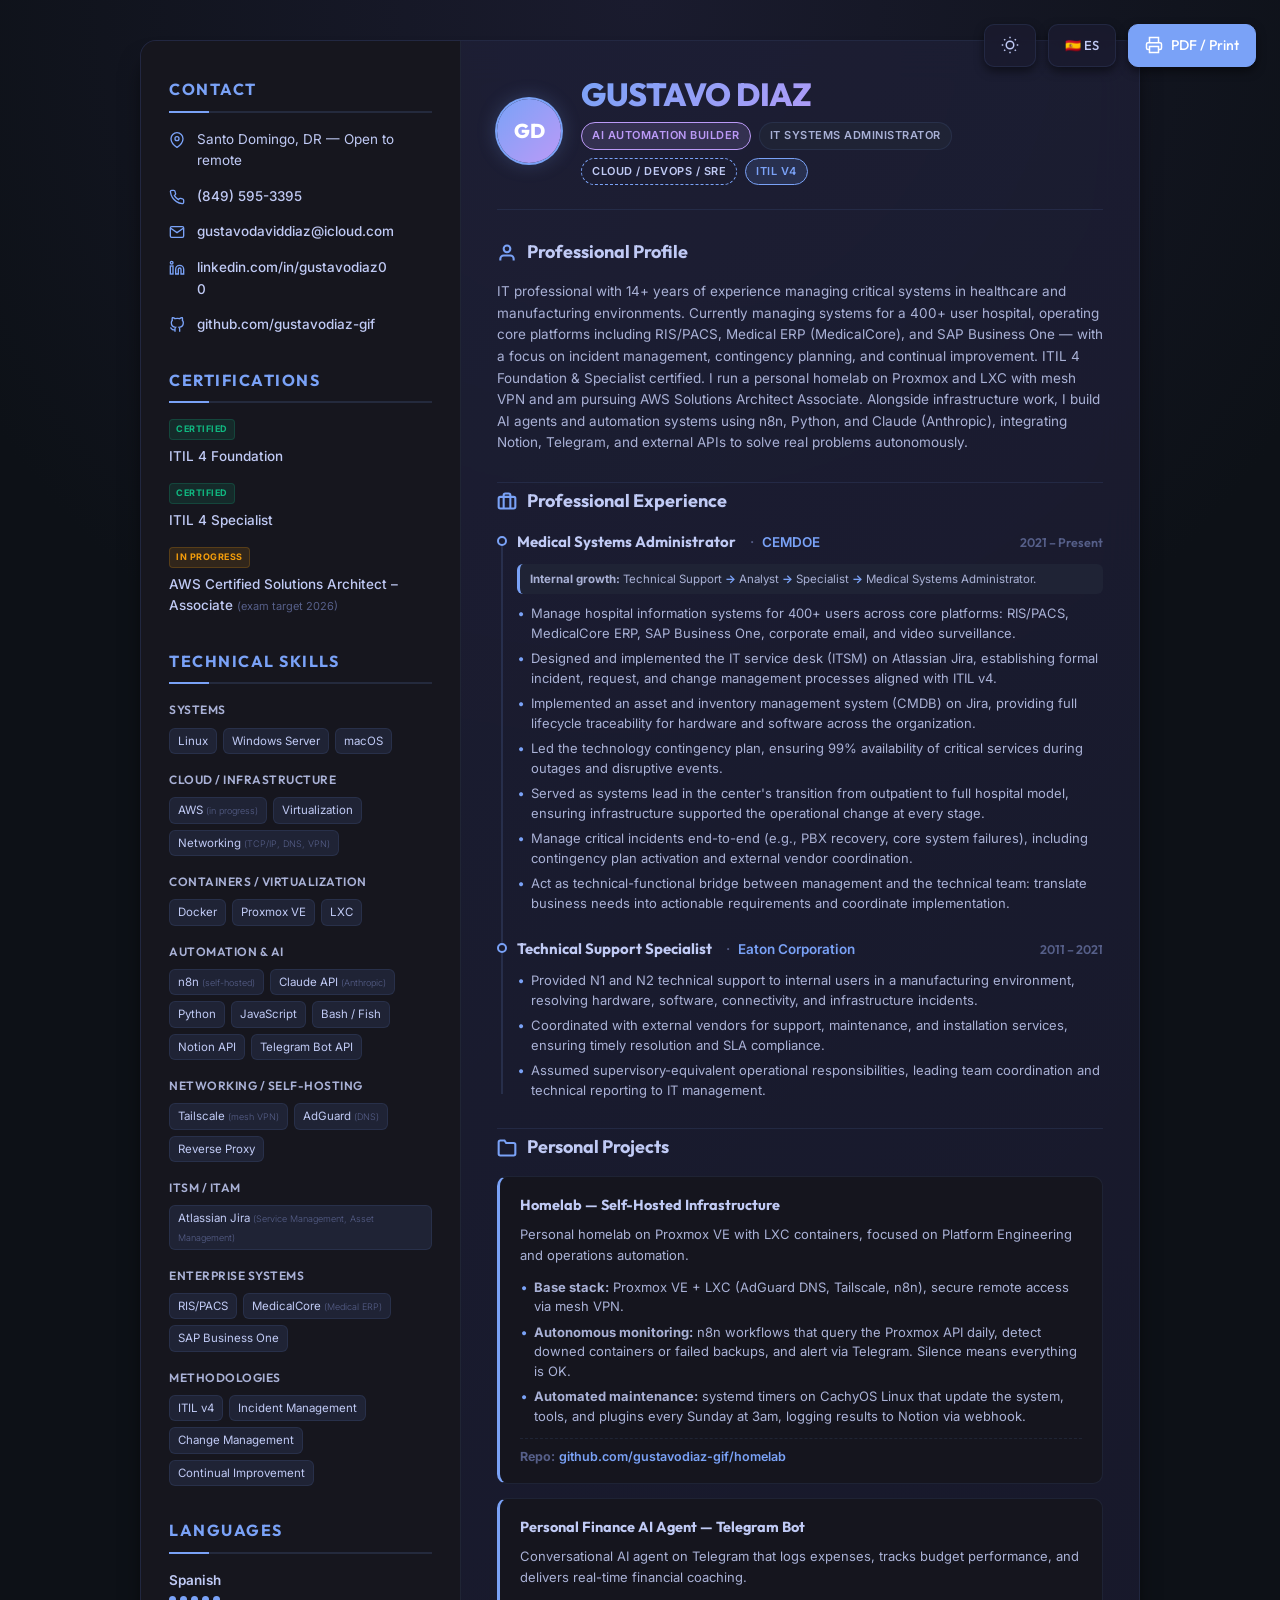
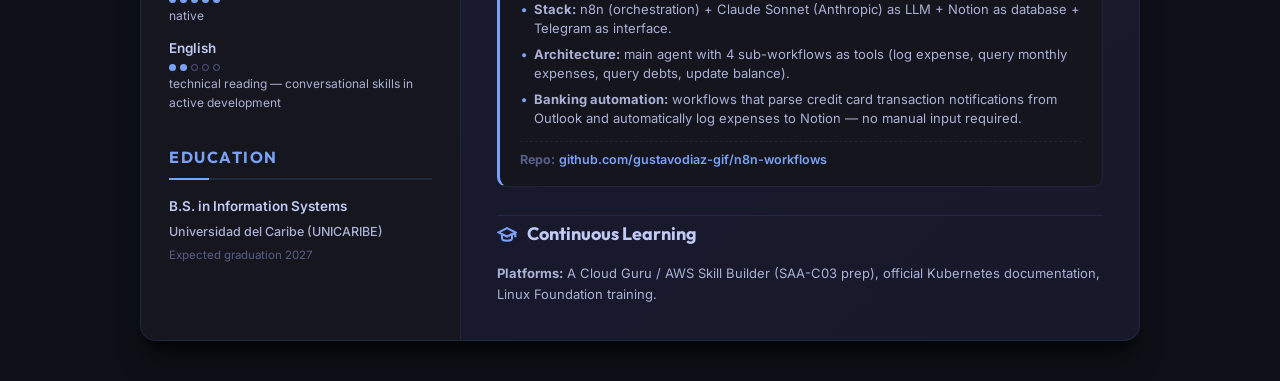
==== en.html @ aab16d56 "Add English CV version and remove transition language - Create en.html: full English translation of " ====
<!DOCTYPE html>
<html lang="en">
<head>
    <meta charset="UTF-8">
    <meta name="viewport" content="width=device-width, initial-scale=1.0">
    <title>Gustavo Diaz - IT Systems Administrator | AI Automation Builder | Cloud & DevOps</title>
    <meta name="description" content="Gustavo Diaz — IT Systems Administrator with 14+ years of experience. AI Automation Builder with n8n and Claude. ITIL 4 certified. Santo Domingo, DR. Open to remote opportunities.">

    <!-- Open Graph / LinkedIn Metadata -->
    <meta property="og:title" content="Gustavo Diaz — IT Systems Administrator | AI Automation Builder">
    <meta property="og:description" content="14+ years managing critical systems in healthcare and manufacturing. Builds AI agents with n8n and Claude. ITIL 4 Foundation & Specialist. Open to remote roles.">
    <meta property="og:type" content="website">
    <meta property="og:url" content="https://gustavodiaz-gif.github.io/cv/en.html">

    <!-- JSON-LD Structured Data -->
    <script type="application/ld+json">
    {
      "@context": "https://schema.org",
      "@type": "Person",
      "name": "Gustavo David Diaz Maldonado",
      "jobTitle": "IT Systems Administrator",
      "alumniOf": {
        "@type": "EducationalOrganization",
        "name": "Universidad del Caribe (UNICARIBE)"
      },
      "address": {
        "@type": "PostalAddress",
        "addressLocality": "Santo Domingo",
        "addressCountry": "RD"
      },
      "url": "https://gustavodiaz-gif.github.io/cv/en.html",
      "sameAs": [
        "https://www.linkedin.com/in/gustavodiaz00",
        "https://github.com/gustavodiaz-gif"
      ]
    }
    </script>

    <link rel="icon" type="image/svg+xml" href="data:image/svg+xml,<svg xmlns='http://www.w3.org/2000/svg' viewBox='0 0 24 24' fill='%233b82f6'><path d='M19.35 10.04C18.67 6.59 15.64 4 12 4 9.11 4 6.6 5.64 5.35 8.04 2.34 8.36 0 10.91 0 14c0 3.31 2.69 6 6 6h13c2.76 0 5-2.24 5-5 0-2.64-2.05-4.78-4.65-4.96zM19 18H6c-2.21 0-4-1.79-4-4 0-2.05 1.53-3.76 3.56-3.97l1.07-.11.5-.95C8.08 7.14 9.94 6 12 6c2.62 0 4.88 1.86 5.39 4.43l.3 1.5 1.53.11c1.56.1 2.78 1.41 2.78 2.96 0 1.65-1.35 3-3 3z'/></svg>">

    <link rel="preconnect" href="https://fonts.googleapis.com">
    <link rel="preconnect" href="https://fonts.gstatic.com" crossorigin>
    <link href="https://fonts.googleapis.com/css2?family=Inter:wght@300;400;500;600;700&family=Outfit:wght@400;500;600;700;800&display=swap" rel="stylesheet">
    <link rel="stylesheet" href="style.css">
</head>
<body class="dark-theme">

    <!-- Floating Toolbar -->
    <div class="web-controls" id="webControls">
        <button id="themeToggle" class="control-btn" title="Toggle Theme" aria-label="Toggle Theme">
            <svg aria-hidden="true" class="icon sun-icon" viewBox="0 0 24 24" fill="none" stroke="currentColor" stroke-width="2">
                <circle cx="12" cy="12" r="5"></circle>
                <line x1="12" y1="1" x2="12" y2="3"></line>
                <line x1="12" y1="21" x2="12" y2="23"></line>
                <line x1="4.22" y1="4.22" x2="5.64" y2="5.64"></line>
                <line x1="18.36" y1="18.36" x2="19.78" y2="19.78"></line>
                <line x1="1" y1="12" x2="3" y2="12"></line>
                <line x1="21" y1="12" x2="23" y2="12"></line>
                <line x1="4.22" y1="19.78" x2="5.64" y2="18.36"></line>
                <line x1="18.36" y1="5.64" x2="19.78" y2="4.22"></line>
            </svg>
            <svg aria-hidden="true" class="icon moon-icon" viewBox="0 0 24 24" fill="none" stroke="currentColor" stroke-width="2">
                <path d="M21 12.79A9 9 0 1 1 11.21 3 7 7 0 0 0 21 12.79z"></path>
            </svg>
        </button>
        <a href="index.html" class="control-btn" title="Ver en Español" aria-label="Ver en Español" style="text-decoration:none;display:flex;align-items:center;gap:6px;font-size:13px;font-weight:500;">
            🇪🇸 ES
        </a>
        <button id="printBtn" class="control-btn primary-btn" title="Save PDF / Print" aria-label="Save PDF / Print">
            <svg aria-hidden="true" class="icon" viewBox="0 0 24 24" fill="none" stroke="currentColor" stroke-width="2">
                <polyline points="6 9 6 2 18 2 18 9"></polyline>
                <path d="M6 18H4a2 2 0 0 1-2-2v-5a2 2 0 0 1 2-2h16a2 2 0 0 1 2 2v5a2 2 0 0 1-2 2h-2"></path>
                <rect x="6" y="14" width="12" height="8"></rect>
            </svg>
            <span>PDF / Print</span>
            <span class="btn-tooltip">Set destination to 'Save as PDF'</span>
        </button>
    </div>

    <!-- Main CV Wrapper -->
    <div class="cv-wrapper" id="cvWrapper">
        <div class="cv-container">

            <!-- Left Sidebar -->
            <aside class="cv-sidebar">

                <!-- Contact Section -->
                <section class="sidebar-section contact-info-section">
                    <h2 class="sidebar-title">Contact</h2>
                    <ul class="contact-list">
                        <li>
                            <svg aria-hidden="true" class="contact-icon" viewBox="0 0 24 24" fill="none" stroke="currentColor" stroke-width="2">
                                <path d="M21 10c0 7-9 13-9 13s-9-6-9-13a9 9 0 0 1 18 0z"></path>
                                <circle cx="12" cy="10" r="3"></circle>
                            </svg>
                            <span>Santo Domingo, DR — Open to remote</span>
                        </li>
                        <li class="contact-item">
                            <svg aria-hidden="true" class="contact-icon" viewBox="0 0 24 24" fill="none" stroke="currentColor" stroke-width="2">
                                <path d="M22 16.92v3a2 2 0 0 1-2.18 2 19.79 19.79 0 0 1-8.63-3.07 19.5 19.5 0 0 1-6-6 19.79 19.79 0 0 1-3.07-8.67A2 2 0 0 1 4.11 2h3a2 2 0 0 1 2 1.72 12.84 12.84 0 0 0 .7 2.81 2 2 0 0 1-.45 2.11L8.09 9.91a16 16 0 0 0 6 6l1.27-1.27a2 2 0 0 1 2.11-.45 12.84 12.84 0 0 0 2.81.7A2 2 0 0 1 22 16.92z"></path>
                            </svg>
                            <a href="tel:+18495953395">(849) 595-3395</a>
                            <button class="copy-btn" data-copy="(849) 595-3395" title="Copy Phone" aria-label="Copy Phone">
                                <svg aria-hidden="true" class="copy-btn-icon" viewBox="0 0 24 24" fill="none" stroke="currentColor" stroke-width="2.5">
                                    <rect x="9" y="9" width="13" height="13" rx="2" ry="2"></rect>
                                    <path d="M5 15H4a2 2 0 0 1-2-2V4a2 2 0 0 1 2-2h9a2 2 0 0 1 2 2v1"></path>
                                </svg>
                                <span class="copy-tooltip">Copy</span>
                            </button>
                        </li>
                        <li class="contact-item">
                            <svg aria-hidden="true" class="contact-icon" viewBox="0 0 24 24" fill="none" stroke="currentColor" stroke-width="2">
                                <path d="M4 4h16c1.1 0 2 .9 2 2v12c0 1.1-.9 2-2 2H4c-1.1 0-2-.9-2-2V6c0-1.1.9-2 2-2z"></path>
                                <polyline points="22,6 12,13 2,6"></polyline>
                            </svg>
                            <a href="mailto:gustavodaviddiaz@icloud.com">gustavodaviddiaz@icloud.com</a>
                            <button class="copy-btn" data-copy="gustavodaviddiaz@icloud.com" title="Copy Email" aria-label="Copy Email">
                                <svg aria-hidden="true" class="copy-btn-icon" viewBox="0 0 24 24" fill="none" stroke="currentColor" stroke-width="2.5">
                                    <rect x="9" y="9" width="13" height="13" rx="2" ry="2"></rect>
                                    <path d="M5 15H4a2 2 0 0 1-2-2V4a2 2 0 0 1 2-2h9a2 2 0 0 1 2 2v1"></path>
                                </svg>
                                <span class="copy-tooltip">Copy</span>
                            </button>
                        </li>
                        <li class="contact-item">
                            <svg aria-hidden="true" class="contact-icon" viewBox="0 0 24 24" fill="none" stroke="currentColor" stroke-width="2">
                                <path d="M16 8a6 6 0 0 1 6 6v7h-4v-7a2 2 0 0 0-2-2 2 2 0 0 0-2 2v7h-4v-7a6 6 0 0 1 6-6z"></path>
                                <rect x="2" y="9" width="4" height="12"></rect>
                                <circle cx="4" cy="4" r="2"></circle>
                            </svg>
                            <a href="https://linkedin.com/in/gustavodiaz00" target="_blank" rel="noopener noreferrer">linkedin.com/in/gustavodiaz00</a>
                            <button class="copy-btn" data-copy="https://linkedin.com/in/gustavodiaz00" title="Copy LinkedIn" aria-label="Copy LinkedIn">
                                <svg aria-hidden="true" class="copy-btn-icon" viewBox="0 0 24 24" fill="none" stroke="currentColor" stroke-width="2.5">
                                    <rect x="9" y="9" width="13" height="13" rx="2" ry="2"></rect>
                                    <path d="M5 15H4a2 2 0 0 1-2-2V4a2 2 0 0 1 2-2h9a2 2 0 0 1 2 2v1"></path>
                                </svg>
                                <span class="copy-tooltip">Copy</span>
                            </button>
                        </li>
                        <li class="contact-item">
                            <svg aria-hidden="true" class="contact-icon" viewBox="0 0 24 24" fill="none" stroke="currentColor" stroke-width="2">
                                <path d="M9 19c-5 1.5-5-2.5-7-3m14 6v-3.87a3.37 3.37 0 0 0-.94-2.61c3.14-.35 6.44-1.54 6.44-7A5.44 5.44 0 0 0 20 4.77 5.07 5.07 0 0 0 19.91 1S18.73.65 16 2.48a13.38 13.38 0 0 0-7 0C6.27.65 5.09 1 5.09 1A5.07 5.07 0 0 0 5 4.77a5.44 5.44 0 0 0-1.5 3.78c0 5.42 3.3 6.61 6.44 7A3.37 3.37 0 0 0 9 18.13V22"></path>
                            </svg>
                            <a href="https://github.com/gustavodiaz-gif" target="_blank" rel="noopener noreferrer">github.com/gustavodiaz-gif</a>
                            <button class="copy-btn" data-copy="https://github.com/gustavodiaz-gif" title="Copy GitHub" aria-label="Copy GitHub">
                                <svg aria-hidden="true" class="copy-btn-icon" viewBox="0 0 24 24" fill="none" stroke="currentColor" stroke-width="2.5">
                                    <rect x="9" y="9" width="13" height="13" rx="2" ry="2"></rect>
                                    <path d="M5 15H4a2 2 0 0 1-2-2V4a2 2 0 0 1 2-2h9a2 2 0 0 1 2 2v1"></path>
                                </svg>
                                <span class="copy-tooltip">Copy</span>
                            </button>
                        </li>
                    </ul>
                </section>

                <!-- Certifications Section -->
                <section class="sidebar-section certifications-section">
                    <h2 class="sidebar-title">Certifications</h2>
                    <ul class="certs-list">
                        <li>
                            <div class="cert-status-badge active">Certified</div>
                            <span class="cert-name">ITIL 4 Foundation</span>
                        </li>
                        <li>
                            <div class="cert-status-badge active">Certified</div>
                            <span class="cert-name">ITIL 4 Specialist</span>
                        </li>
                        <li>
                            <div class="cert-status-badge learning">In progress</div>
                            <span class="cert-name">AWS Certified Solutions Architect – Associate <span class="cert-meta">(exam target 2026)</span></span>
                        </li>
                    </ul>
                </section>

                <!-- Skills Section -->
                <section class="sidebar-section skills-section">
                    <h2 class="sidebar-title">Technical Skills</h2>

                    <div class="skill-group">
                        <h3>Systems</h3>
                        <div class="skill-badges">
                            <span class="skill-badge">Linux</span>
                            <span class="skill-badge">Windows Server</span>
                            <span class="skill-badge">macOS</span>
                        </div>
                    </div>

                    <div class="skill-group">
                        <h3>Cloud / Infrastructure</h3>
                        <div class="skill-badges">
                            <span class="skill-badge">AWS <small>(in progress)</small></span>
                            <span class="skill-badge">Virtualization</span>
                            <span class="skill-badge">Networking <small>(TCP/IP, DNS, VPN)</small></span>
                        </div>
                    </div>

                    <div class="skill-group">
                        <h3>Containers / Virtualization</h3>
                        <div class="skill-badges">
                            <span class="skill-badge">Docker</span>
                            <span class="skill-badge">Proxmox VE</span>
                            <span class="skill-badge">LXC</span>
                        </div>
                    </div>

                    <div class="skill-group">
                        <h3>Automation & AI</h3>
                        <div class="skill-badges">
                            <span class="skill-badge">n8n <small>(self-hosted)</small></span>
                            <span class="skill-badge">Claude API <small>(Anthropic)</small></span>
                            <span class="skill-badge">Python</span>
                            <span class="skill-badge">JavaScript</span>
                            <span class="skill-badge">Bash / Fish</span>
                            <span class="skill-badge">Notion API</span>
                            <span class="skill-badge">Telegram Bot API</span>
                        </div>
                    </div>

                    <div class="skill-group">
                        <h3>Networking / Self-Hosting</h3>
                        <div class="skill-badges">
                            <span class="skill-badge">Tailscale <small>(mesh VPN)</small></span>
                            <span class="skill-badge">AdGuard <small>(DNS)</small></span>
                            <span class="skill-badge">Reverse Proxy</span>
                        </div>
                    </div>

                    <div class="skill-group">
                        <h3>ITSM / ITAM</h3>
                        <div class="skill-badges">
                            <span class="skill-badge">Atlassian Jira <small>(Service Management, Asset Management)</small></span>
                        </div>
                    </div>

                    <div class="skill-group">
                        <h3>Enterprise Systems</h3>
                        <div class="skill-badges">
                            <span class="skill-badge">RIS/PACS</span>
                            <span class="skill-badge">MedicalCore <small>(Medical ERP)</small></span>
                            <span class="skill-badge">SAP Business One</span>
                        </div>
                    </div>

                    <div class="skill-group">
                        <h3>Methodologies</h3>
                        <div class="skill-badges">
                            <span class="skill-badge">ITIL v4</span>
                            <span class="skill-badge">Incident Management</span>
                            <span class="skill-badge">Change Management</span>
                            <span class="skill-badge">Continual Improvement</span>
                        </div>
                    </div>
                </section>

                <!-- Languages Section -->
                <section class="sidebar-section languages-section">
                    <h2 class="sidebar-title">Languages</h2>
                    <ul class="languages-list">
                        <li>
                            <span class="lang-name">Spanish</span>
                            <div class="lang-dots" aria-label="Level: Native">
                                <span class="dot filled"></span>
                                <span class="dot filled"></span>
                                <span class="dot filled"></span>
                                <span class="dot filled"></span>
                                <span class="dot filled"></span>
                            </div>
                            <span class="lang-level">native</span>
                        </li>
                        <li>
                            <span class="lang-name">English</span>
                            <div class="lang-dots" aria-label="Level: Intermediate">
                                <span class="dot filled"></span>
                                <span class="dot filled"></span>
                                <span class="dot empty"></span>
                                <span class="dot empty"></span>
                                <span class="dot empty"></span>
                            </div>
                            <span class="lang-level">technical reading — conversational skills in active development</span>
                        </li>
                    </ul>
                </section>

                <!-- Education Section -->
                <section class="sidebar-section education-section">
                    <h2 class="sidebar-title">Education</h2>
                    <div class="education-item">
                        <span class="edu-degree">B.S. in Information Systems</span>
                        <span class="edu-school">Universidad del Caribe (UNICARIBE)</span>
                        <span class="edu-date">Expected graduation 2027</span>
                    </div>
                </section>

            </aside>

            <!-- Right Main Column -->
            <main class="cv-main">

                <!-- Main Header -->
                <header class="cv-header">
                    <div class="cv-header-row">
                        <div class="cv-avatar" aria-hidden="true">GD</div>
                        <div class="cv-header-info">
                            <h1 class="cv-name">GUSTAVO DIAZ</h1>
                            <div class="cv-titles">
                                <span class="title-badge ai-accent">AI Automation Builder</span>
                                <span class="title-badge">IT Systems Administrator</span>
                                <span class="title-badge outline">Cloud / DevOps / SRE</span>
                                <span class="title-badge active-accent">ITIL v4</span>
                            </div>
                        </div>
                    </div>
                </header>

                <!-- Professional Profile -->
                <section class="main-section profile-section">
                    <h2 class="section-title">
                        <svg aria-hidden="true" class="section-icon" viewBox="0 0 24 24" fill="none" stroke="currentColor" stroke-width="2.5">
                            <path d="M20 21v-2a4 4 0 0 0-4-4H8a4 4 0 0 0-4 4v2"></path>
                            <circle cx="12" cy="7" r="4"></circle>
                        </svg>
                        Professional Profile
                    </h2>
                    <p class="profile-text">
                        IT professional with 14+ years of experience managing critical systems in healthcare and manufacturing environments. Currently managing systems for a 400+ user hospital, operating core platforms including RIS/PACS, Medical ERP (MedicalCore), and SAP Business One — with a focus on incident management, contingency planning, and continual improvement. ITIL 4 Foundation &amp; Specialist certified. I run a personal homelab on Proxmox and LXC with mesh VPN and am pursuing AWS Solutions Architect Associate. Alongside infrastructure work, I build AI agents and automation systems using n8n, Python, and Claude (Anthropic), integrating Notion, Telegram, and external APIs to solve real problems autonomously.
                    </p>
                </section>

                <!-- Professional Experience -->
                <section class="main-section experience-section">
                    <h2 class="section-title">
                        <svg aria-hidden="true" class="section-icon" viewBox="0 0 24 24" fill="none" stroke="currentColor" stroke-width="2.5">
                            <rect x="2" y="7" width="20" height="14" rx="2" ry="2"></rect>
                            <path d="M16 21V5a2 2 0 0 0-2-2h-4a2 2 0 0 0-2 2v16"></path>
                        </svg>
                        Professional Experience
                    </h2>

                    <div class="timeline">

                        <!-- Job 1: CEMDOE -->
                        <article class="timeline-item">
                            <div class="timeline-marker"></div>
                            <div class="timeline-content">
                                <div class="job-header">
                                    <h3 class="job-role">Medical Systems Administrator</h3>
                                    <span class="job-company">CEMDOE</span>
                                    <span class="job-date">2021 – Present</span>
                                </div>

                                <div class="job-trajectory">
                                    <strong>Internal growth:</strong> Technical Support <span>→</span> Analyst <span>→</span> Specialist <span>→</span> Medical Systems Administrator.
                                </div>

                                <ul class="job-bullet-points">
                                    <li>Manage hospital information systems for 400+ users across core platforms: RIS/PACS, MedicalCore ERP, SAP Business One, corporate email, and video surveillance.</li>
                                    <li>Designed and implemented the IT service desk (ITSM) on Atlassian Jira, establishing formal incident, request, and change management processes aligned with ITIL v4.</li>
                                    <li>Implemented an asset and inventory management system (CMDB) on Jira, providing full lifecycle traceability for hardware and software across the organization.</li>
                                    <li>Led the technology contingency plan, ensuring 99% availability of critical services during outages and disruptive events.</li>
                                    <li>Served as systems lead in the center's transition from outpatient to full hospital model, ensuring infrastructure supported the operational change at every stage.</li>
                                    <li>Manage critical incidents end-to-end (e.g., PBX recovery, core system failures), including contingency plan activation and external vendor coordination.</li>
                                    <li>Act as technical-functional bridge between management and the technical team: translate business needs into actionable requirements and coordinate implementation.</li>
                                </ul>
                            </div>
                        </article>

                        <!-- Job 2: Eaton Corporation -->
                        <article class="timeline-item">
                            <div class="timeline-marker"></div>
                            <div class="timeline-content">
                                <div class="job-header">
                                    <h3 class="job-role">Technical Support Specialist</h3>
                                    <span class="job-company">Eaton Corporation</span>
                                    <span class="job-date">2011 – 2021</span>
                                </div>

                                <ul class="job-bullet-points">
                                    <li>Provided N1 and N2 technical support to internal users in a manufacturing environment, resolving hardware, software, connectivity, and infrastructure incidents.</li>
                                    <li>Coordinated with external vendors for support, maintenance, and installation services, ensuring timely resolution and SLA compliance.</li>
                                    <li>Assumed supervisory-equivalent operational responsibilities, leading team coordination and technical reporting to IT management.</li>
                                </ul>
                            </div>
                        </article>

                    </div>
                </section>

                <!-- Personal Projects -->
                <section class="main-section projects-section">
                    <h2 class="section-title">
                        <svg aria-hidden="true" class="section-icon" viewBox="0 0 24 24" fill="none" stroke="currentColor" stroke-width="2.5">
                            <path d="M22 19a2 2 0 0 1-2 2H4a2 2 0 0 1-2-2V5a2 2 0 0 1 2-2h5l2 3h9a2 2 0 0 1 2 2z"></path>
                        </svg>
                        Personal Projects
                    </h2>

                    <div class="project-card">
                        <div class="project-header">
                            <h3 class="project-name">Homelab — Self-Hosted Infrastructure</h3>
                        </div>
                        <p class="project-description">
                            Personal homelab on Proxmox VE with LXC containers, focused on Platform Engineering and operations automation.
                        </p>
                        <ul class="project-bullet-points">
                            <li><strong>Base stack:</strong> Proxmox VE + LXC (AdGuard DNS, Tailscale, n8n), secure remote access via mesh VPN.</li>
                            <li><strong>Autonomous monitoring:</strong> n8n workflows that query the Proxmox API daily, detect downed containers or failed backups, and alert via Telegram. Silence means everything is OK.</li>
                            <li><strong>Automated maintenance:</strong> systemd timers on CachyOS Linux that update the system, tools, and plugins every Sunday at 3am, logging results to Notion via webhook.</li>
                        </ul>
                        <div class="project-repo">
                            <strong>Repo:</strong> <a href="https://github.com/gustavodiaz-gif/homelab" target="_blank" rel="noopener noreferrer">github.com/gustavodiaz-gif/homelab</a>
                        </div>
                    </div>

                    <div class="project-card">
                        <div class="project-header">
                            <h3 class="project-name">Personal Finance AI Agent — Telegram Bot</h3>
                        </div>
                        <p class="project-description">
                            Conversational AI agent on Telegram that logs expenses, tracks budget performance, and delivers real-time financial coaching.
                        </p>
                        <ul class="project-bullet-points">
                            <li><strong>Stack:</strong> n8n (orchestration) + Claude Sonnet (Anthropic) as LLM + Notion as database + Telegram as interface.</li>
                            <li><strong>Architecture:</strong> main agent with 4 sub-workflows as tools (log expense, query monthly expenses, query debts, update balance).</li>
                            <li><strong>Banking automation:</strong> workflows that parse credit card transaction notifications from Outlook and automatically log expenses to Notion — no manual input required.</li>
                        </ul>
                        <div class="project-repo">
                            <strong>Repo:</strong> <a href="https://github.com/gustavodiaz-gif/n8n-workflows" target="_blank" rel="noopener noreferrer">github.com/gustavodiaz-gif/n8n-workflows</a>
                        </div>
                    </div>
                </section>

                <!-- Continuous Learning -->
                <section class="main-section learning-section">
                    <h2 class="section-title">
                        <svg aria-hidden="true" class="section-icon" viewBox="0 0 24 24" fill="none" stroke="currentColor" stroke-width="2.5">
                            <path d="M22 10v6M2 10l10-5 10 5-10 5z"></path>
                            <path d="M6 12v5c0 2 2 3 6 3s6-1 6-3v-5"></path>
                        </svg>
                        Continuous Learning
                    </h2>
                    <p class="learning-text">
                        <strong>Platforms:</strong> A Cloud Guru / AWS Skill Builder (SAA-C03 prep), official Kubernetes documentation, Linux Foundation training.
                    </p>
                </section>

            </main>

        </div>
    </div>

    <script src="script.js"></script>
</body>
</html>
---- style.css ----
/* ==========================================================================
   Base & Reset Styles
   ========================================================================== */
:root {
    /* Fonts */
    --font-primary: 'Inter', -apple-system, BlinkMacSystemFont, "Segoe UI", Roboto, Helvetica, Arial, sans-serif;
    --font-heading: 'Outfit', var(--font-primary);

    /* Transition Speeds */
    --transition-fast: 0.2s ease;
    --transition-normal: 0.3s ease;
    --transition-slow: 0.5s cubic-bezier(0.16, 1, 0.3, 1);

    /* Layout metrics */
    --border-radius-sm: 6px;
    --border-radius-md: 10px;
    --border-radius-lg: 16px;
    --container-width: 1000px;
}

/* Dark Theme Variables — Tokyo Night */
.dark-theme {
    --bg-page: #0d1117;
    --bg-page-gradient: radial-gradient(circle at 50% 0%, #1a1b2e 0%, #0d1117 70%);
    --bg-container: rgba(26, 27, 46, 0.85);
    --bg-sidebar: rgba(22, 22, 30, 0.97);
    --border-color: rgba(122, 162, 247, 0.1);
    --border-hover: rgba(122, 162, 247, 0.22);

    --text-primary: #c0caf5;
    --text-secondary: #a9b1d6;
    --text-muted: #565f89;

    --accent-primary: #7aa2f7;
    --accent-hover: #a9c1fa;
    --accent-light: rgba(122, 162, 247, 0.14);
    --accent-glow: rgba(122, 162, 247, 0.28);

    --badge-bg: #1f2335;
    --badge-text: #c0caf5;
    --badge-border: rgba(122, 162, 247, 0.1);

    --timeline-dot-border: #7aa2f7;
    --timeline-line: rgba(122, 162, 247, 0.14);

    --shadow-sm: 0 1px 2px rgba(0, 0, 0, 0.6);
    --shadow-md: 0 4px 10px rgba(0, 0, 0, 0.5);
    --shadow-lg: 0 20px 25px -5px rgba(0, 0, 0, 0.6), 0 10px 10px -5px rgba(0, 0, 0, 0.4);

    --backdrop-blur: 20px;
    --glass-shimmer: linear-gradient(135deg, rgba(122,162,247,0.04) 0%, rgba(122,162,247,0) 100%);
}

/* Light Theme Variables */
.light-theme {
    --bg-page: #f4f4f5;
    --bg-page-gradient: radial-gradient(circle at 50% 0%, #e0e7ff 0%, #f4f4f5 80%);
    --bg-container: rgba(255, 255, 255, 0.9);
    --bg-sidebar: #f8fafc;
    --border-color: rgba(0, 0, 0, 0.08);
    --border-hover: rgba(0, 0, 0, 0.15);
    
    --text-primary: #0f172a;
    --text-secondary: #475569;
    --text-muted: #64748b;
    
    --accent-primary: #3d6ec5;
    --accent-hover: #2e5fb3;
    --accent-light: rgba(122, 162, 247, 0.1);
    --accent-glow: rgba(122, 162, 247, 0.2);

    --badge-bg: #e8ecf4;
    --badge-text: #1e2030;
    --badge-border: rgba(61, 110, 197, 0.08);

    --timeline-dot-border: #3d6ec5;
    --timeline-line: rgba(0, 0, 0, 0.08);
    
    --shadow-sm: 0 1px 2px rgba(0, 0, 0, 0.05);
    --shadow-md: 0 4px 6px -1px rgba(0, 0, 0, 0.05), 0 2px 4px -1px rgba(0, 0, 0, 0.03);
    --shadow-lg: 0 10px 25px -5px rgba(0, 0, 0, 0.05), 0 8px 10px -6px rgba(0, 0, 0, 0.05);
    
    --backdrop-blur: 15px;
    --glass-shimmer: linear-gradient(135deg, rgba(255,255,255,0.6) 0%, rgba(255,255,255,0) 100%);
}

* {
    box-sizing: border-box;
    margin: 0;
    padding: 0;
}

body {
    font-family: var(--font-primary);
    background-color: var(--bg-page);
    background-image: var(--bg-page-gradient);
    background-attachment: fixed;
    color: var(--text-primary);
    line-height: 1.6;
    display: flex;
    justify-content: center;
    align-items: center;
    min-height: 100vh;
    padding: 40px 20px;
    transition: background-color var(--transition-normal), color var(--transition-normal);
    -webkit-font-smoothing: antialiased;
}

a {
    color: inherit;
    text-decoration: none;
    transition: color var(--transition-fast);
}

a:hover {
    color: var(--accent-primary);
}

ul {
    list-style: none;
}

/* ==========================================================================
   Web Interface Controls
   ========================================================================== */
.web-controls {
    position: fixed;
    top: 24px;
    right: 24px;
    display: flex;
    gap: 12px;
    z-index: 100;
}

.control-btn {
    display: flex;
    align-items: center;
    justify-content: center;
    gap: 8px;
    background-color: var(--bg-container);
    border: 1px solid var(--border-color);
    color: var(--text-primary);
    padding: 10px 16px;
    border-radius: var(--border-radius-md);
    cursor: pointer;
    font-family: var(--font-heading);
    font-weight: 500;
    font-size: 14px;
    box-shadow: var(--shadow-md);
    backdrop-filter: blur(10px);
    -webkit-backdrop-filter: blur(10px);
    transition: all var(--transition-fast);
}

.control-btn:hover {
    background-color: var(--accent-light);
    border-color: var(--accent-primary);
    transform: translateY(-2px);
    box-shadow: var(--shadow-lg), 0 0 10px var(--accent-glow);
}

.control-btn:active {
    transform: translateY(0);
}

.primary-btn {
    background-color: var(--accent-primary);
    color: #ffffff;
    border-color: var(--accent-primary);
}

.primary-btn:hover {
    background-color: var(--accent-hover);
    color: #ffffff;
}

.icon {
    width: 18px;
    height: 18px;
}

/* Sun/Moon Toggle Visibility */
.dark-theme .sun-icon { display: block; }
.dark-theme .moon-icon { display: none; }
.light-theme .sun-icon { display: none; }
.light-theme .moon-icon { display: block; }


/* ==========================================================================
   CV Layout & Wrapper
   ========================================================================== */
.cv-wrapper {
    width: 100%;
    max-width: var(--container-width);
    animation: fadeInUp var(--transition-slow);
}

.cv-container {
    display: grid;
    grid-template-columns: 320px 1fr;
    background-color: var(--bg-container);
    border: 1px solid var(--border-color);
    border-radius: var(--border-radius-lg);
    box-shadow: var(--shadow-lg);
    overflow: hidden;
    backdrop-filter: blur(var(--backdrop-blur));
    -webkit-backdrop-filter: blur(var(--backdrop-blur));
    position: relative;
}

/* Shimmer overlay for extra tech vibe */
.cv-container::before {
    content: '';
    position: absolute;
    top: 0;
    left: 0;
    right: 0;
    bottom: 0;
    background: var(--glass-shimmer);
    pointer-events: none;
    z-index: 1;
}

/* ==========================================================================
   Sidebar Styling (Left Column)
   ========================================================================== */
.cv-sidebar {
    background-color: var(--bg-sidebar);
    border-right: 1px solid var(--border-color);
    padding: 36px 28px;
    display: flex;
    flex-direction: column;
    gap: 32px;
    position: relative;
    z-index: 2;
}

.sidebar-section {
    display: flex;
    flex-direction: column;
    gap: 16px;
}

.sidebar-title {
    font-family: var(--font-heading);
    font-size: 16px;
    font-weight: 700;
    text-transform: uppercase;
    letter-spacing: 1.5px;
    color: var(--accent-primary);
    border-bottom: 2px solid var(--accent-light);
    padding-bottom: 8px;
    position: relative;
}

.sidebar-title::after {
    content: '';
    position: absolute;
    bottom: -2px;
    left: 0;
    width: 40px;
    height: 2px;
    background-color: var(--accent-primary);
}

/* Contact List */
.contact-list {
    display: flex;
    flex-direction: column;
    gap: 14px;
}

.contact-list li {
    display: flex;
    align-items: flex-start;
    gap: 12px;
    font-size: 13.5px;
}

.contact-icon {
    width: 16px;
    height: 16px;
    color: var(--accent-primary);
    flex-shrink: 0;
    margin-top: 3px;
}

.contact-list a {
    overflow-wrap: break-word;
    word-break: break-word;
    font-weight: 500;
}

/* Certifications */
.certs-list {
    display: flex;
    flex-direction: column;
    gap: 16px;
}

.certs-list li {
    display: flex;
    flex-direction: column;
    gap: 6px;
}

.cert-name {
    font-size: 13.5px;
    font-weight: 500;
    color: var(--text-primary);
}

.cert-meta {
    font-size: 11px;
    color: var(--text-muted);
    font-weight: 400;
}

.cert-status-badge {
    align-self: flex-start;
    font-size: 9px;
    text-transform: uppercase;
    font-weight: 700;
    letter-spacing: 0.5px;
    padding: 2px 6px;
    border-radius: 4px;
}

.cert-status-badge.active {
    background-color: rgba(16, 185, 129, 0.12);
    color: #10b981;
    border: 1px solid rgba(16, 185, 129, 0.2);
}

.cert-status-badge.learning {
    background-color: rgba(245, 158, 11, 0.12);
    color: #f59e0b;
    border: 1px solid rgba(245, 158, 11, 0.2);
}

/* Skills Section */
.skill-group {
    display: flex;
    flex-direction: column;
    gap: 8px;
    margin-bottom: 4px;
}

.skill-group h3 {
    font-family: var(--font-heading);
    font-size: 12px;
    font-weight: 600;
    color: var(--text-secondary);
    text-transform: uppercase;
    letter-spacing: 0.5px;
}

.skill-badges {
    display: flex;
    flex-wrap: wrap;
    gap: 6px;
}

.skill-badge {
    font-size: 11.5px;
    background-color: var(--badge-bg);
    color: var(--badge-text);
    border: 1px solid var(--badge-border);
    padding: 3px 8px;
    border-radius: var(--border-radius-sm);
    font-weight: 400;
    transition: all var(--transition-fast);
}

.skill-badge:hover {
    background-color: var(--accent-light);
    border-color: var(--accent-primary);
    color: var(--text-primary);
    transform: translateY(-1px);
}

.skill-badge small {
    font-size: 9px;
    color: var(--text-muted);
    font-weight: 300;
}

/* Languages */
.languages-list {
    display: flex;
    flex-direction: column;
    gap: 12px;
}

.languages-list li {
    display: flex;
    flex-direction: column;
    gap: 2px;
}

.lang-name {
    font-size: 13.5px;
    font-weight: 600;
    color: var(--text-primary);
}

.lang-level {
    font-size: 12px;
    color: var(--text-secondary);
}

.lang-dots {
    display: flex;
    gap: 4px;
    margin: 3px 0 1px;
}

.dot {
    width: 7px;
    height: 7px;
    border-radius: 50%;
    flex-shrink: 0;
}

.dot.filled {
    background-color: var(--accent-primary);
}

.dot.empty {
    background-color: transparent;
    border: 1.5px solid var(--text-muted);
}

/* Education */
.education-item {
    display: flex;
    flex-direction: column;
    gap: 4px;
}

.edu-degree {
    font-size: 13.5px;
    font-weight: 600;
    color: var(--text-primary);
}

.edu-school {
    font-size: 12.5px;
    font-weight: 500;
    color: var(--text-secondary);
}

.edu-date {
    font-size: 11.5px;
    color: var(--text-muted);
}


/* ==========================================================================
   Main Column Styling (Right Column)
   ========================================================================== */
.cv-main {
    padding: 36px 36px;
    display: flex;
    flex-direction: column;
    gap: 28px;
    position: relative;
    z-index: 2;
}

.main-section {
    display: flex;
    flex-direction: column;
    gap: 14px;
}

.main-section + .main-section {
    border-top: 1px solid var(--border-color);
    padding-top: 4px;
}

.section-title {
    font-family: var(--font-heading);
    font-size: 18px;
    font-weight: 700;
    color: var(--text-primary);
    display: flex;
    align-items: center;
    gap: 10px;
}

.section-icon {
    width: 20px;
    height: 20px;
    color: var(--accent-primary);
}

/* Header */
.cv-header {
    border-bottom: 1px solid var(--border-color);
    padding-bottom: 24px;
}

.cv-header-row {
    display: flex;
    align-items: center;
    gap: 20px;
}

.cv-header-info {
    flex: 1;
    min-width: 0;
    display: flex;
    flex-direction: column;
    gap: 10px;
}

.cv-avatar {
    width: 64px;
    height: 64px;
    border-radius: 50%;
    background: linear-gradient(135deg, var(--accent-primary) 0%, #bb9af7 100%);
    display: flex;
    align-items: center;
    justify-content: center;
    font-family: var(--font-heading);
    font-size: 20px;
    font-weight: 800;
    color: #ffffff;
    -webkit-text-fill-color: #ffffff;
    flex-shrink: 0;
    letter-spacing: -0.5px;
    box-shadow: 0 0 0 2px var(--accent-primary), 0 0 20px var(--accent-glow);
}

.cv-name {
    font-family: var(--font-heading);
    font-size: 32px;
    font-weight: 800;
    line-height: 1.1;
    letter-spacing: -0.5px;
    color: var(--text-primary);
    background: linear-gradient(135deg, var(--accent-primary) 0%, #bb9af7 60%);
    -webkit-background-clip: text;
    -webkit-text-fill-color: transparent;
    background-clip: text;
}

.cv-titles {
    display: flex;
    flex-wrap: wrap;
    gap: 8px;
}

.title-badge {
    font-size: 11px;
    font-weight: 600;
    text-transform: uppercase;
    letter-spacing: 0.5px;
    padding: 4px 10px;
    border-radius: 50px;
    background-color: var(--badge-bg);
    color: var(--text-secondary);
    border: 1px solid var(--border-color);
}

.title-badge.active-accent {
    background-color: var(--accent-light);
    color: var(--accent-primary);
    border: 1px solid var(--accent-primary);
}

.title-badge.outline {
    background-color: transparent;
    border: 1px dashed var(--accent-primary);
    color: var(--text-primary);
}

.title-badge.ai-accent {
    background-color: rgba(187, 154, 247, 0.15);
    color: #bb9af7;
    border: 1px solid #bb9af7;
}

/* Profile Section */
.profile-text {
    font-size: 13.5px;
    line-height: 1.6;
    color: var(--text-secondary);
    text-align: left;
}

/* Experience / Timeline Section */
.timeline {
    position: relative;
    padding-left: 20px;
    display: flex;
    flex-direction: column;
    gap: 24px;
}

.timeline::before {
    content: '';
    position: absolute;
    top: 6px;
    left: 4px;
    bottom: 6px;
    width: 2px;
    background-color: var(--timeline-line);
}

.timeline-item {
    position: relative;
    transition: transform var(--transition-fast);
}

.timeline-marker {
    position: absolute;
    top: 6px;
    left: -20px;
    width: 10px;
    height: 10px;
    border-radius: 50%;
    background-color: var(--bg-container);
    border: 2px solid var(--timeline-dot-border);
    transition: all var(--transition-fast);
}

.timeline-item:hover .timeline-marker {
    background-color: var(--accent-primary);
    transform: scale(1.3);
    box-shadow: 0 0 8px var(--accent-glow);
}

.timeline-content {
    display: flex;
    flex-direction: column;
    gap: 10px;
}

.job-header {
    display: flex;
    flex-wrap: wrap;
    justify-content: space-between;
    align-items: baseline;
    gap: 6px;
}

.job-role {
    font-family: var(--font-heading);
    font-size: 15px;
    font-weight: 700;
    color: var(--text-primary);
}

.job-company {
    font-size: 13.5px;
    font-weight: 600;
    color: var(--accent-primary);
    margin-right: auto;
    margin-left: 8px;
}

.job-company::before {
    content: '·';
    margin-right: 8px;
    color: var(--text-muted);
}

.job-date {
    font-family: var(--font-heading);
    font-size: 12.5px;
    font-weight: 600;
    color: var(--text-muted);
}

.job-trajectory {
    font-size: 11.5px;
    color: var(--text-secondary);
    background-color: var(--badge-bg);
    padding: 6px 10px;
    border-radius: var(--border-radius-sm);
    border-left: 3px solid var(--accent-primary);
}

.job-trajectory span {
    color: var(--accent-primary);
    font-weight: bold;
}

.job-bullet-points {
    display: flex;
    flex-direction: column;
    gap: 6px;
    padding-left: 14px;
}

.job-bullet-points li {
    font-size: 13px;
    color: var(--text-secondary);
    position: relative;
    line-height: 1.5;
}

.job-bullet-points li::before {
    content: "•";
    color: var(--accent-primary);
    font-weight: bold;
    display: inline-block;
    width: 1em;
    margin-left: -1em;
}

/* Projects Section */
.project-card {
    background-color: var(--bg-sidebar);
    border: 1px solid var(--border-color);
    border-left: 3px solid var(--accent-primary);
    border-radius: var(--border-radius-md);
    padding: 16px 20px;
    display: flex;
    flex-direction: column;
    gap: 8px;
    transition: all var(--transition-fast);
}

.project-card:hover {
    border-color: var(--accent-primary);
    box-shadow: var(--shadow-sm);
    transform: translateY(-2px);
}

.project-name {
    font-family: var(--font-heading);
    font-size: 14.5px;
    font-weight: 700;
    color: var(--text-primary);
}

.project-description {
    font-size: 13px;
    color: var(--text-secondary);
}

.project-bullet-points {
    display: flex;
    flex-direction: column;
    gap: 6px;
    padding-left: 14px;
    margin-top: 4px;
}

.project-bullet-points li {
    font-size: 13px;
    color: var(--text-secondary);
    position: relative;
    line-height: 1.5;
}

.project-bullet-points li::before {
    content: "•";
    color: var(--accent-primary);
    font-weight: bold;
    display: inline-block;
    width: 1em;
    margin-left: -1em;
}

.project-repo {
    font-size: 12.5px;
    color: var(--text-muted);
    border-top: 1px dashed var(--border-color);
    padding-top: 8px;
    margin-top: 4px;
}

.project-repo a {
    color: var(--accent-primary);
    font-weight: 600;
}

.learning-text {
    font-size: 13px;
    line-height: 1.6;
    color: var(--text-secondary);
}

/* Copy Buttons & Tooltips */
.contact-item {
    position: relative;
    display: flex;
    align-items: center;
    width: 100%;
}

.copy-btn {
    background: transparent;
    border: none;
    padding: 4px;
    margin-left: 6px;
    color: var(--text-muted);
    cursor: pointer;
    border-radius: var(--border-radius-sm);
    display: flex;
    align-items: center;
    justify-content: center;
    position: relative;
    opacity: 0;
    transition: all var(--transition-fast);
}

.contact-item:hover .copy-btn {
    opacity: 1;
}

.copy-btn:hover {
    color: var(--accent-primary);
    background-color: var(--accent-light);
}

.copy-btn-icon {
    width: 12px;
    height: 12px;
}

.copy-tooltip, .btn-tooltip {
    position: absolute;
    bottom: 125%;
    left: 50%;
    transform: translateX(-50%) translateY(4px);
    background-color: var(--bg-container);
    color: var(--text-primary);
    border: 1px solid var(--border-color);
    font-size: 10px;
    font-weight: 600;
    padding: 4px 8px;
    border-radius: 4px;
    white-space: nowrap;
    opacity: 0;
    pointer-events: none;
    box-shadow: var(--shadow-sm);
    transition: all var(--transition-fast);
    z-index: 10;
}

.copy-tooltip::after, .btn-tooltip::after {
    content: '';
    position: absolute;
    top: 100%;
    left: 50%;
    transform: translateX(-50%);
    border-width: 5px;
    border-style: solid;
    border-color: var(--border-color) transparent transparent transparent;
}

.copy-btn:hover .copy-tooltip {
    opacity: 1;
    transform: translateX(-50%) translateY(0);
}

.copy-tooltip.copied-status {
    background-color: #10b981 !important;
    color: #ffffff !important;
    border-color: #10b981 !important;
}

.copy-tooltip.copied-status::after {
    border-color: #10b981 transparent transparent transparent !important;
}

/* Print button tooltip positioning */
.btn-tooltip {
    bottom: -45px;
    left: 50%;
    transform: translateX(-50%) translateY(-4px);
}

.btn-tooltip::after {
    top: auto;
    bottom: 100%;
    border-color: transparent transparent var(--border-color) transparent;
}

.control-btn {
    position: relative;
}

.control-btn:hover .btn-tooltip {
    opacity: 1;
    transform: translateX(-50%) translateY(0);
}

/* Category hover glows (Web view only) */
.skill-group {
    border-radius: var(--border-radius-md);
    padding: 6px;
    margin: -6px;
    transition: all var(--transition-normal);
}

.skill-group:hover {
    background-color: var(--accent-light);
    box-shadow: inset 0 0 10px rgba(59, 130, 246, 0.03);
}

.project-card {
    transition: transform var(--transition-fast), border-color var(--transition-fast), box-shadow var(--transition-fast) !important;
}

.project-card:hover {
    box-shadow: 0 10px 25px -5px var(--accent-glow) !important;
}


/* ==========================================================================
   Animations
   ========================================================================== */
@keyframes fadeInUp {
    from {
        opacity: 0;
        transform: translateY(20px);
    }
    to {
        opacity: 1;
        transform: translateY(0);
    }
}


/* ==========================================================================
   Responsive Breakpoints
   ========================================================================== */
@media (max-width: 768px) {
    body {
        padding: 20px 10px;
    }
    
    .web-controls {
        position: static;
        width: 100%;
        justify-content: flex-end;
        margin-bottom: 16px;
    }

    .cv-container {
        grid-template-columns: 1fr;
    }

    .cv-sidebar {
        border-right: none;
        border-bottom: 1px solid var(--border-color);
        padding: 28px 24px;
    }

    .cv-main {
        padding: 28px 24px;
    }

    .cv-name {
        font-size: 26px;
    }

    .cv-avatar {
        width: 52px;
        height: 52px;
        font-size: 17px;
    }
    
    .job-header {
        flex-direction: column;
        align-items: flex-start;
        gap: 2px;
    }
    
    .job-company {
        margin-left: 0;
    }
    
    .job-company::before {
        display: none;
    }
}

/* Accessibility Focus States */
a:focus-visible, 
button:focus-visible,
.copy-btn:focus-visible {
    outline: 2px solid var(--accent-primary) !important;
    outline-offset: 2.5px !important;
    box-shadow: 0 0 0 4px var(--accent-glow) !important;
}


/* ==========================================================================
   Print / PDF Optimization Styles
   ========================================================================== */
@media print {
    /* Set page margins and page size */
    @page {
        size: letter;
        margin: 6mm 9mm 5mm 9mm;
    }

    /* Force light color scheme values by overriding dark-theme and light-theme classes on body */
    body, body.dark-theme, body.light-theme {
        background: #ffffff !important;
        background-image: none !important;
        color: #0f172a !important;
        padding: 0 !important;
        display: block !important;
        min-height: auto !important;
        font-size: 10px !important;
        line-height: 1.32 !important;
        
        /* Overriding all theme variables */
        --text-primary: #0f172a !important;
        --text-secondary: #334155 !important;
        --text-muted: #64748b !important;
        --bg-page: #ffffff !important;
        --bg-container: #ffffff !important;
        --bg-sidebar: #f8fafc !important;
        --border-color: #e2e8f0 !important;
        --accent-primary: #2e5fb3 !important; /* Tokyo Night blue, darkened for print */
        --accent-hover: #2454a4 !important;
        --accent-light: #eef2ff !important;
        --badge-bg: #f1f5f9 !important;
        --badge-text: #0f172a !important;
        --timeline-line: #cbd5e1 !important;
        --timeline-dot-border: #2e5fb3 !important;
        --shadow-sm: none !important;
        --shadow-md: none !important;
        --shadow-lg: none !important;
    }

    /* Hide Web Controls & Copy Tools */
    .web-controls,
    #webControls,
    .copy-btn,
    .copy-tooltip,
    .btn-tooltip {
        display: none !important;
    }

    /* Remove gradient from name — flat color for PDF */
    .cv-name {
        background: none !important;
        -webkit-background-clip: unset !important;
        background-clip: unset !important;
        -webkit-text-fill-color: #0f172a !important;
        color: #0f172a !important;
    }

    /* Avatar in print */
    .cv-header-row {
        gap: 12px !important;
    }

    .cv-avatar {
        width: 44px !important;
        height: 44px !important;
        font-size: 14px !important;
        box-shadow: none !important;
        -webkit-text-fill-color: #ffffff !important;
        -webkit-print-color-adjust: exact !important;
        print-color-adjust: exact !important;
    }

    /* Section dividers */
    .main-section + .main-section {
        border-top-color: #e2e8f0 !important;
        padding-top: 4px !important;
    }

    /* Language dots */
    .dot.filled {
        background-color: #2e5fb3 !important;
        -webkit-print-color-adjust: exact !important;
        print-color-adjust: exact !important;
    }

    .dot.empty {
        border-color: #94a3b8 !important;
    }

    /* AI accent badge */
    .title-badge.ai-accent {
        background-color: #f0ecff !important;
        color: #6e3fbb !important;
        border-color: #6e3fbb !important;
        -webkit-print-color-adjust: exact !important;
        print-color-adjust: exact !important;
    }

    /* Reset skill group hover padding for print */
    .skill-group {
        padding: 0 !important;
        margin: 0 !important;
        background: none !important;
        box-shadow: none !important;
    }


    .cv-wrapper {
        animation: none !important;
        transform: none !important;
        max-width: 100% !important;
        box-shadow: none !important;
    }

    .cv-container {
        display: grid !important;
        grid-template-columns: 200px 1fr !important; /* Slightly narrower sidebar to maximize workspace */
        box-shadow: none !important;
        border: none !important;
        border-radius: 0 !important;
        background: #ffffff !important;
        width: 100% !important;
        overflow: visible !important;
        height: auto !important;
    }

    /* Disable glassmorphism overlays in print */
    .cv-container::before {
        display: none !important;
    }

    /* Sidebar Print */
    .cv-sidebar {
        padding: 10px 10px 10px 0 !important;
        background-color: #f8fafc !important;
        border-right: 1px solid #e2e8f0 !important;
        border-bottom: none !important;
        gap: 16px !important;
        height: 100% !important;
        -webkit-print-color-adjust: exact !important;
        print-color-adjust: exact !important;
    }

    .sidebar-section {
        gap: 6px !important;
    }

    .sidebar-title {
        font-size: 11px !important;
        border-bottom-width: 1.5px !important;
        padding-bottom: 3px !important;
        margin-bottom: 2px !important;
    }

    .contact-list {
        gap: 5px !important;
    }

    .contact-list li {
        font-size: 9.5px !important;
        gap: 6px !important;
    }

    .contact-icon {
        width: 11px !important;
        height: 11px !important;
        margin-top: 1px !important;
    }

    .certs-list {
        gap: 5px !important;
    }
    
    .certs-list li {
        gap: 2px !important;
    }

    .cert-name {
        font-size: 9.5px !important;
    }

    .cert-status-badge {
        font-size: 7px !important;
        padding: 1px 4px !important;
    }

    .skill-group {
        gap: 3px !important;
    }

    .skill-badge {
        font-size: 8.5px !important;
        padding: 1.5px 5px !important;
        background-color: #f1f5f9 !important;
        border-color: #e2e8f0 !important;
        color: #0f172a !important;
        -webkit-print-color-adjust: exact !important;
        print-color-adjust: exact !important;
    }

    .skill-badge small {
        font-size: 7px !important;
    }

    .languages-list {
        gap: 4px !important;
    }

    .lang-name {
        font-size: 9.5px !important;
    }

    .lang-level {
        font-size: 8.5px !important;
    }

    .edu-degree {
        font-size: 9.5px !important;
    }

    .edu-school {
        font-size: 8.5px !important;
    }

    .edu-date {
        font-size: 8px !important;
    }

    /* Main Content Print */
    .cv-main {
        padding: 10px 0 10px 16px !important;
        gap: 12px !important;
        background: #ffffff !important;
    }

    .main-section {
        gap: 8px !important;
    }

    .cv-header {
        padding-bottom: 8px !important;
        gap: 4px !important;
    }

    .cv-name {
        font-size: 19px !important;
    }

    .title-badge {
        font-size: 7.5px !important;
        padding: 1.5px 5px !important;
        background-color: #f1f5f9 !important;
        border-color: #cbd5e1 !important;
        color: #334155 !important;
        -webkit-print-color-adjust: exact !important;
        print-color-adjust: exact !important;
    }

    .title-badge.active-accent {
        background-color: #eff6ff !important;
        color: #2e5fb3 !important;
        border-color: #2e5fb3 !important;
    }

    .title-badge.outline {
        border: 1px dashed #2e5fb3 !important;
        color: #0f172a !important;
    }

    .section-title {
        font-size: 13px !important;
        gap: 5px !important;
        margin-bottom: 2px !important;
    }

    .section-icon {
        width: 13px !important;
        height: 13px !important;
    }

    .profile-text {
        font-size: 9.8px !important;
        line-height: 1.42 !important;
    }

    /* Timeline and Experience */
    .timeline {
        gap: 10px !important;
        padding-left: 10px !important;
    }

    .timeline::before {
        left: 2px !important;
        top: 3px !important;
        bottom: 3px !important;
    }

    .timeline-marker {
        width: 5px !important;
        height: 5px !important;
        left: -12px !important;
        top: 3px !important;
        border-width: 1px !important;
    }

    .job-role {
        font-size: 11.5px !important;
    }

    .job-company {
        font-size: 10.5px !important;
        margin-left: 3px !important;
    }

    .job-company::before {
        margin-right: 3px !important;
    }

    .job-date {
        font-size: 10px !important;
    }

    .job-trajectory {
        font-size: 9.5px !important;
        padding: 2.5px 6px !important;
        border-left-width: 2px !important;
        background-color: #f1f5f9 !important;
        margin-bottom: 3px !important;
        -webkit-print-color-adjust: exact !important;
        print-color-adjust: exact !important;
    }

    .job-bullet-points {
        gap: 3px !important;
        padding-left: 8px !important;
    }

    .job-bullet-points li {
        font-size: 9.6px !important;
        line-height: 1.32 !important;
    }

    /* Project card */
    .project-card {
        padding: 8px 12px !important;
        gap: 3px !important;
        border-color: #e2e8f0 !important;
        background-color: #f8fafc !important;
        -webkit-print-color-adjust: exact !important;
        print-color-adjust: exact !important;
    }

    .project-name {
        font-size: 10.8px !important;
    }

    .project-description {
        font-size: 9.5px !important;
    }

    .project-bullet-points {
        gap: 3px !important;
        padding-left: 8px !important;
        margin-top: 2px !important;
    }

    .project-bullet-points li {
        font-size: 9.4px !important;
        line-height: 1.32 !important;
    }

    .project-repo {
        font-size: 9.5px !important;
        padding-top: 3px !important;
        margin-top: 2px !important;
    }

    .learning-text {
        font-size: 9.6px !important;
        line-height: 1.35 !important;
    }

    /* Prevent page breaks and force fit */
    .timeline-item, 
    .project-card, 
    .education-item, 
    .sidebar-section,
    .main-section {
        page-break-inside: avoid !important;
        break-inside: avoid !important;
    }
}
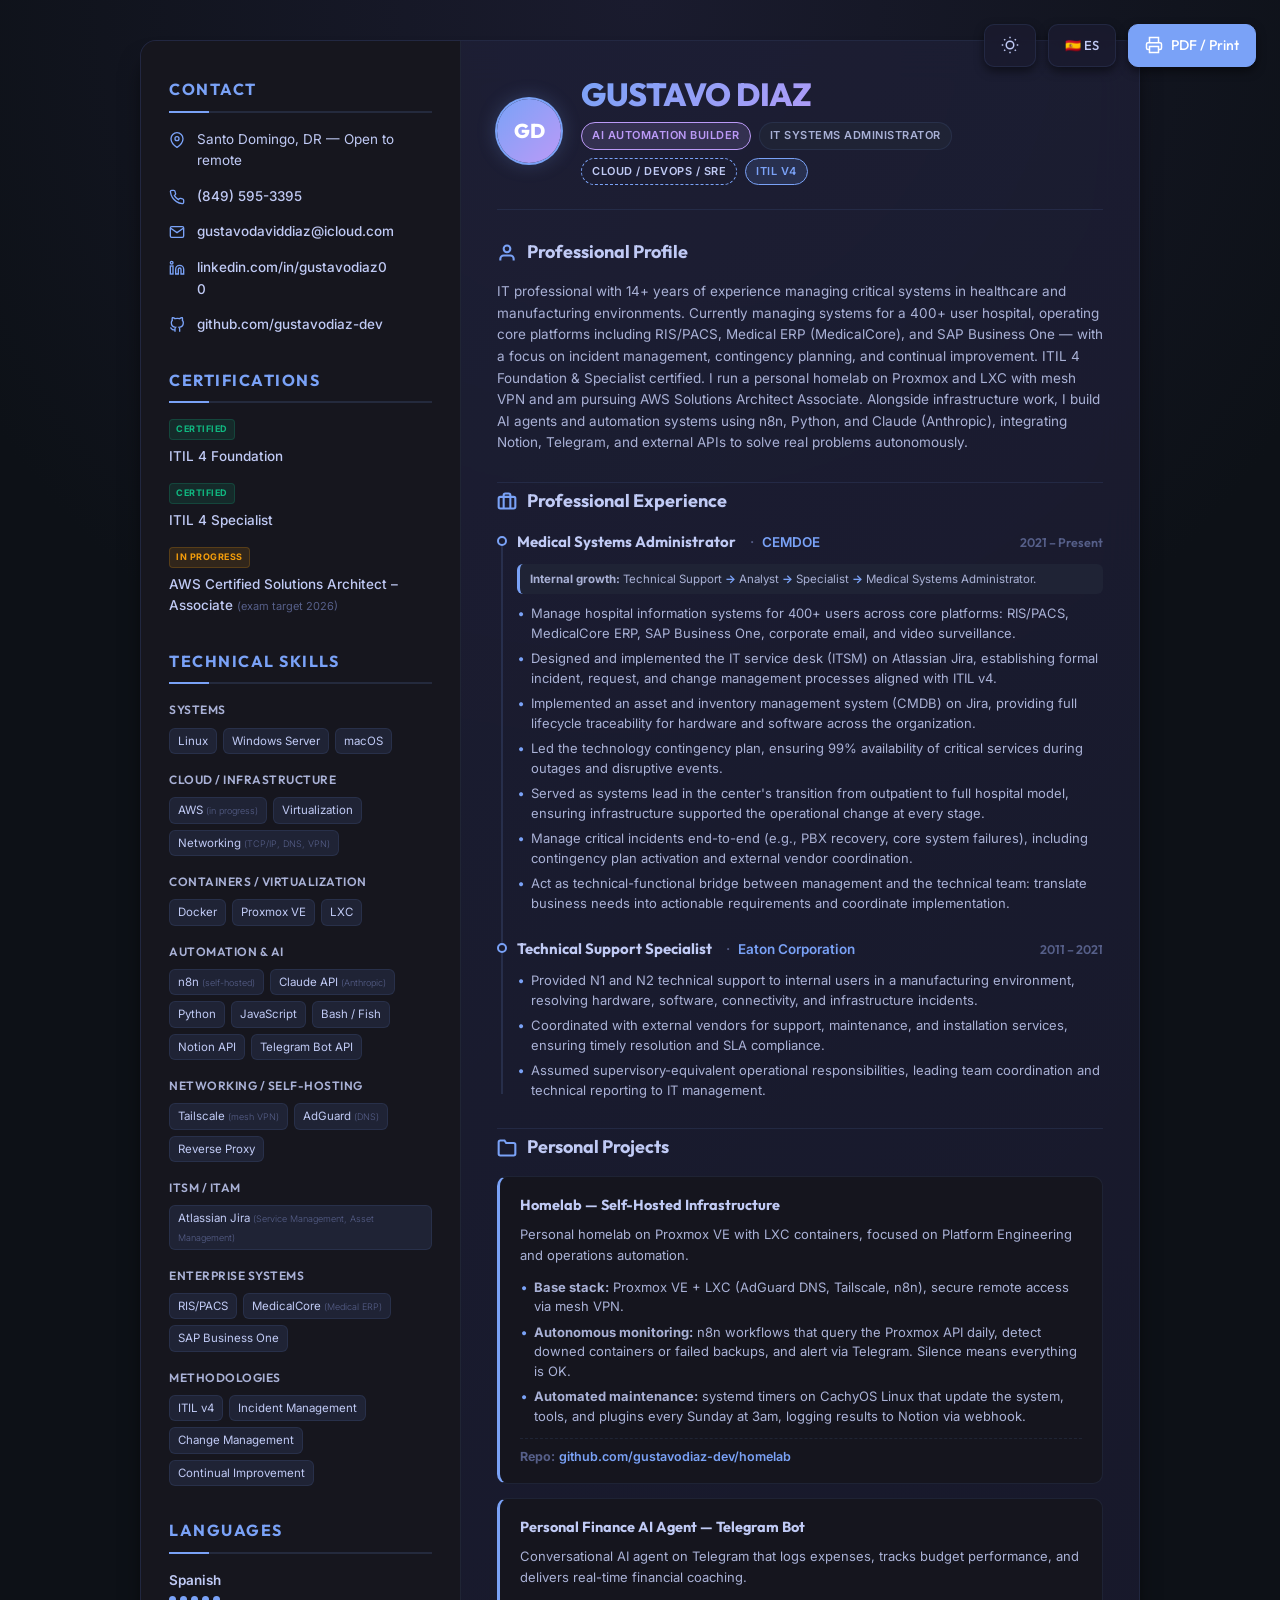
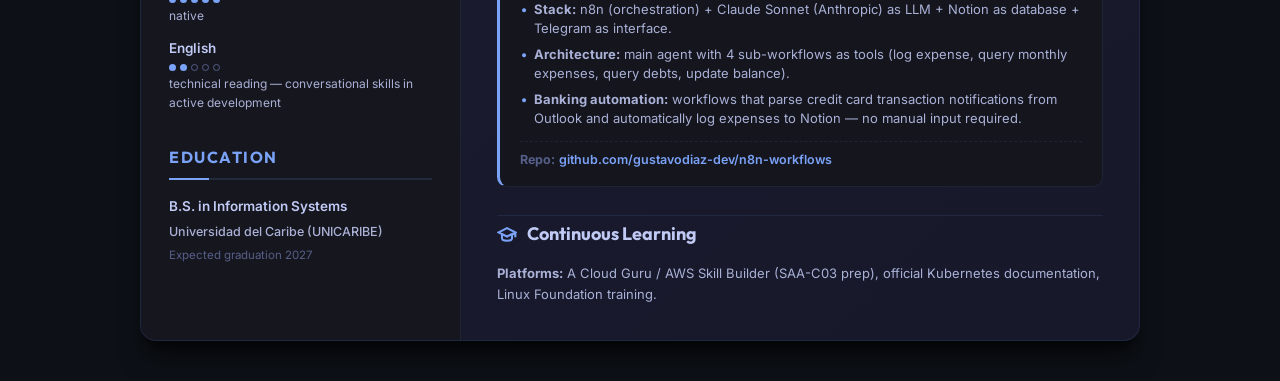
==== commit 1b7251a2: "Update username references to gustavodiaz-dev" ====
--- a/en.html
+++ b/en.html
@@ -10,7 +10,7 @@
     <meta property="og:title" content="Gustavo Diaz — IT Systems Administrator | AI Automation Builder">
     <meta property="og:description" content="14+ years managing critical systems in healthcare and manufacturing. Builds AI agents with n8n and Claude. ITIL 4 Foundation & Specialist. Open to remote roles.">
     <meta property="og:type" content="website">
-    <meta property="og:url" content="https://gustavodiaz-gif.github.io/cv/en.html">
+    <meta property="og:url" content="https://gustavodiaz-dev.github.io/cv/en.html">
 
     <!-- JSON-LD Structured Data -->
     <script type="application/ld+json">
@@ -28,10 +28,10 @@
         "addressLocality": "Santo Domingo",
         "addressCountry": "RD"
       },
-      "url": "https://gustavodiaz-gif.github.io/cv/en.html",
+      "url": "https://gustavodiaz-dev.github.io/cv/en.html",
       "sameAs": [
         "https://www.linkedin.com/in/gustavodiaz00",
-        "https://github.com/gustavodiaz-gif"
+        "https://github.com/gustavodiaz-dev"
       ]
     }
     </script>
@@ -141,8 +141,8 @@
                             <svg aria-hidden="true" class="contact-icon" viewBox="0 0 24 24" fill="none" stroke="currentColor" stroke-width="2">
                                 <path d="M9 19c-5 1.5-5-2.5-7-3m14 6v-3.87a3.37 3.37 0 0 0-.94-2.61c3.14-.35 6.44-1.54 6.44-7A5.44 5.44 0 0 0 20 4.77 5.07 5.07 0 0 0 19.91 1S18.73.65 16 2.48a13.38 13.38 0 0 0-7 0C6.27.65 5.09 1 5.09 1A5.07 5.07 0 0 0 5 4.77a5.44 5.44 0 0 0-1.5 3.78c0 5.42 3.3 6.61 6.44 7A3.37 3.37 0 0 0 9 18.13V22"></path>
                             </svg>
-                            <a href="https://github.com/gustavodiaz-gif" target="_blank" rel="noopener noreferrer">github.com/gustavodiaz-gif</a>
-                            <button class="copy-btn" data-copy="https://github.com/gustavodiaz-gif" title="Copy GitHub" aria-label="Copy GitHub">
+                            <a href="https://github.com/gustavodiaz-dev" target="_blank" rel="noopener noreferrer">github.com/gustavodiaz-dev</a>
+                            <button class="copy-btn" data-copy="https://github.com/gustavodiaz-dev" title="Copy GitHub" aria-label="Copy GitHub">
                                 <svg aria-hidden="true" class="copy-btn-icon" viewBox="0 0 24 24" fill="none" stroke="currentColor" stroke-width="2.5">
                                     <rect x="9" y="9" width="13" height="13" rx="2" ry="2"></rect>
                                     <path d="M5 15H4a2 2 0 0 1-2-2V4a2 2 0 0 1 2-2h9a2 2 0 0 1 2 2v1"></path>
@@ -407,7 +407,7 @@
                             <li><strong>Automated maintenance:</strong> systemd timers on CachyOS Linux that update the system, tools, and plugins every Sunday at 3am, logging results to Notion via webhook.</li>
                         </ul>
                         <div class="project-repo">
-                            <strong>Repo:</strong> <a href="https://github.com/gustavodiaz-gif/homelab" target="_blank" rel="noopener noreferrer">github.com/gustavodiaz-gif/homelab</a>
+                            <strong>Repo:</strong> <a href="https://github.com/gustavodiaz-dev/homelab" target="_blank" rel="noopener noreferrer">github.com/gustavodiaz-dev/homelab</a>
                         </div>
                     </div>
 
@@ -424,7 +424,7 @@
                             <li><strong>Banking automation:</strong> workflows that parse credit card transaction notifications from Outlook and automatically log expenses to Notion — no manual input required.</li>
                         </ul>
                         <div class="project-repo">
-                            <strong>Repo:</strong> <a href="https://github.com/gustavodiaz-gif/n8n-workflows" target="_blank" rel="noopener noreferrer">github.com/gustavodiaz-gif/n8n-workflows</a>
+                            <strong>Repo:</strong> <a href="https://github.com/gustavodiaz-dev/n8n-workflows" target="_blank" rel="noopener noreferrer">github.com/gustavodiaz-dev/n8n-workflows</a>
                         </div>
                     </div>
                 </section>
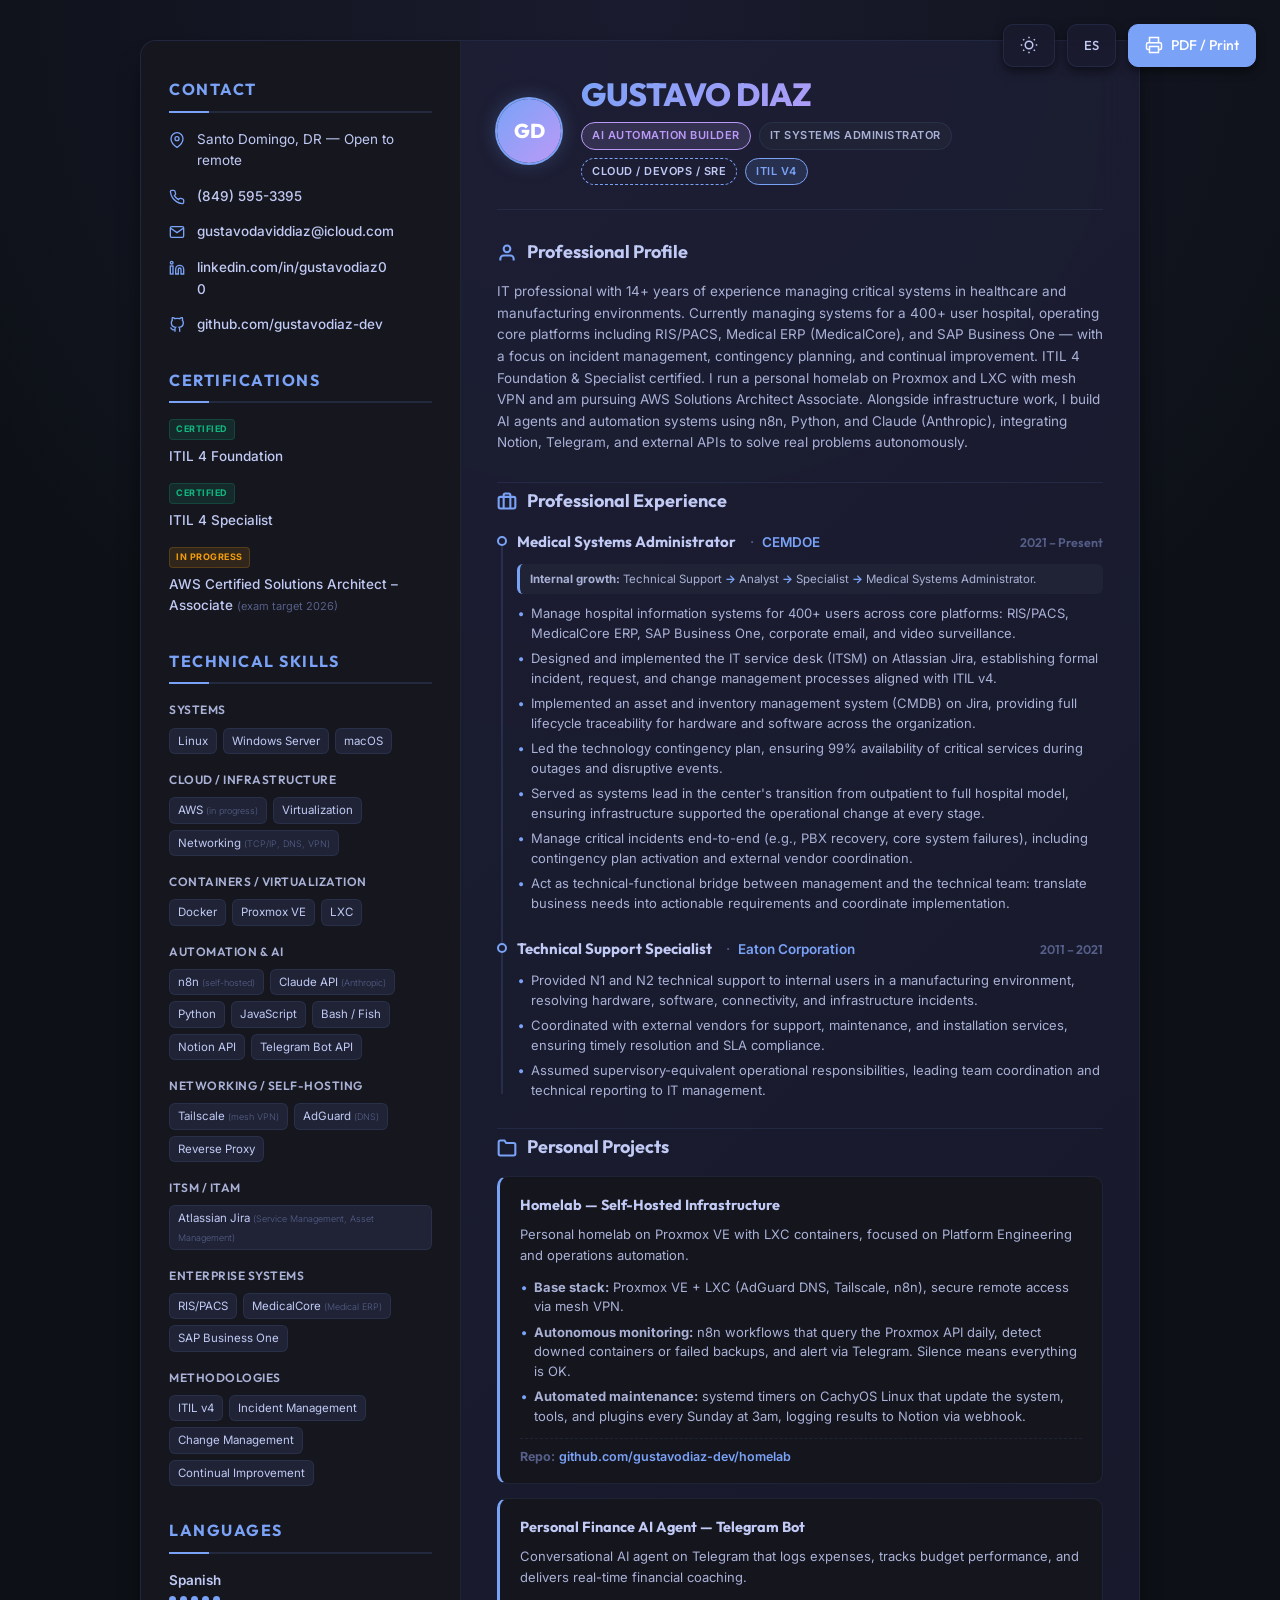
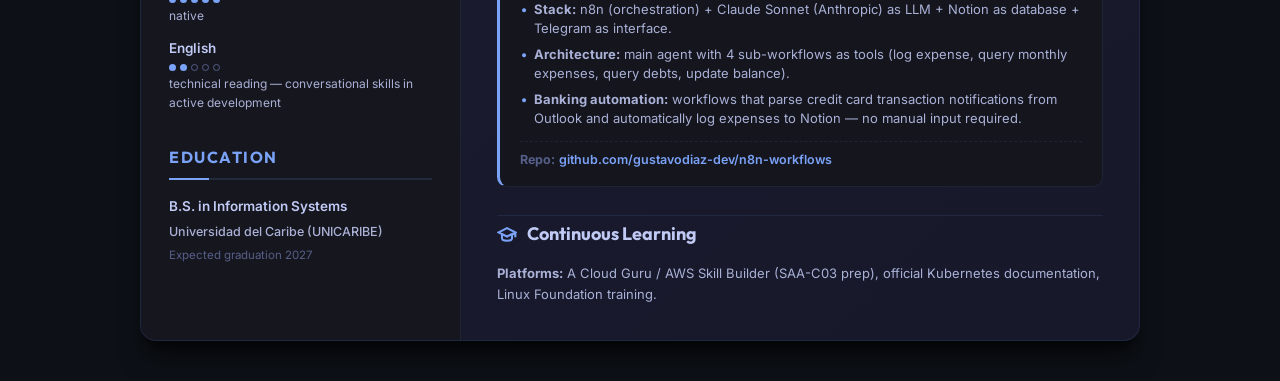
==== commit 0fd888bd: "Remove emoji from README links and language switcher buttons Co-Authored-By: Claude Sonnet 4.6 <nore" ====
--- a/en.html
+++ b/en.html
@@ -11,6 +11,9 @@
     <meta property="og:description" content="14+ years managing critical systems in healthcare and manufacturing. Builds AI agents with n8n and Claude. ITIL 4 Foundation & Specialist. Open to remote roles.">
     <meta property="og:type" content="website">
     <meta property="og:url" content="https://gustavodiaz-dev.github.io/cv/en.html">
+    <meta property="og:image" content="https://gustavodiaz-dev.github.io/cv/og-preview.png">
+    <meta property="og:image:width" content="1200">
+    <meta property="og:image:height" content="630">
 
     <!-- JSON-LD Structured Data -->
     <script type="application/ld+json">
@@ -64,7 +67,7 @@
             </svg>
         </button>
         <a href="index.html" class="control-btn" title="Ver en Español" aria-label="Ver en Español" style="text-decoration:none;display:flex;align-items:center;gap:6px;font-size:13px;font-weight:500;">
-            🇪🇸 ES
+            ES
         </a>
         <button id="printBtn" class="control-btn primary-btn" title="Save PDF / Print" aria-label="Save PDF / Print">
             <svg aria-hidden="true" class="icon" viewBox="0 0 24 24" fill="none" stroke="currentColor" stroke-width="2">
